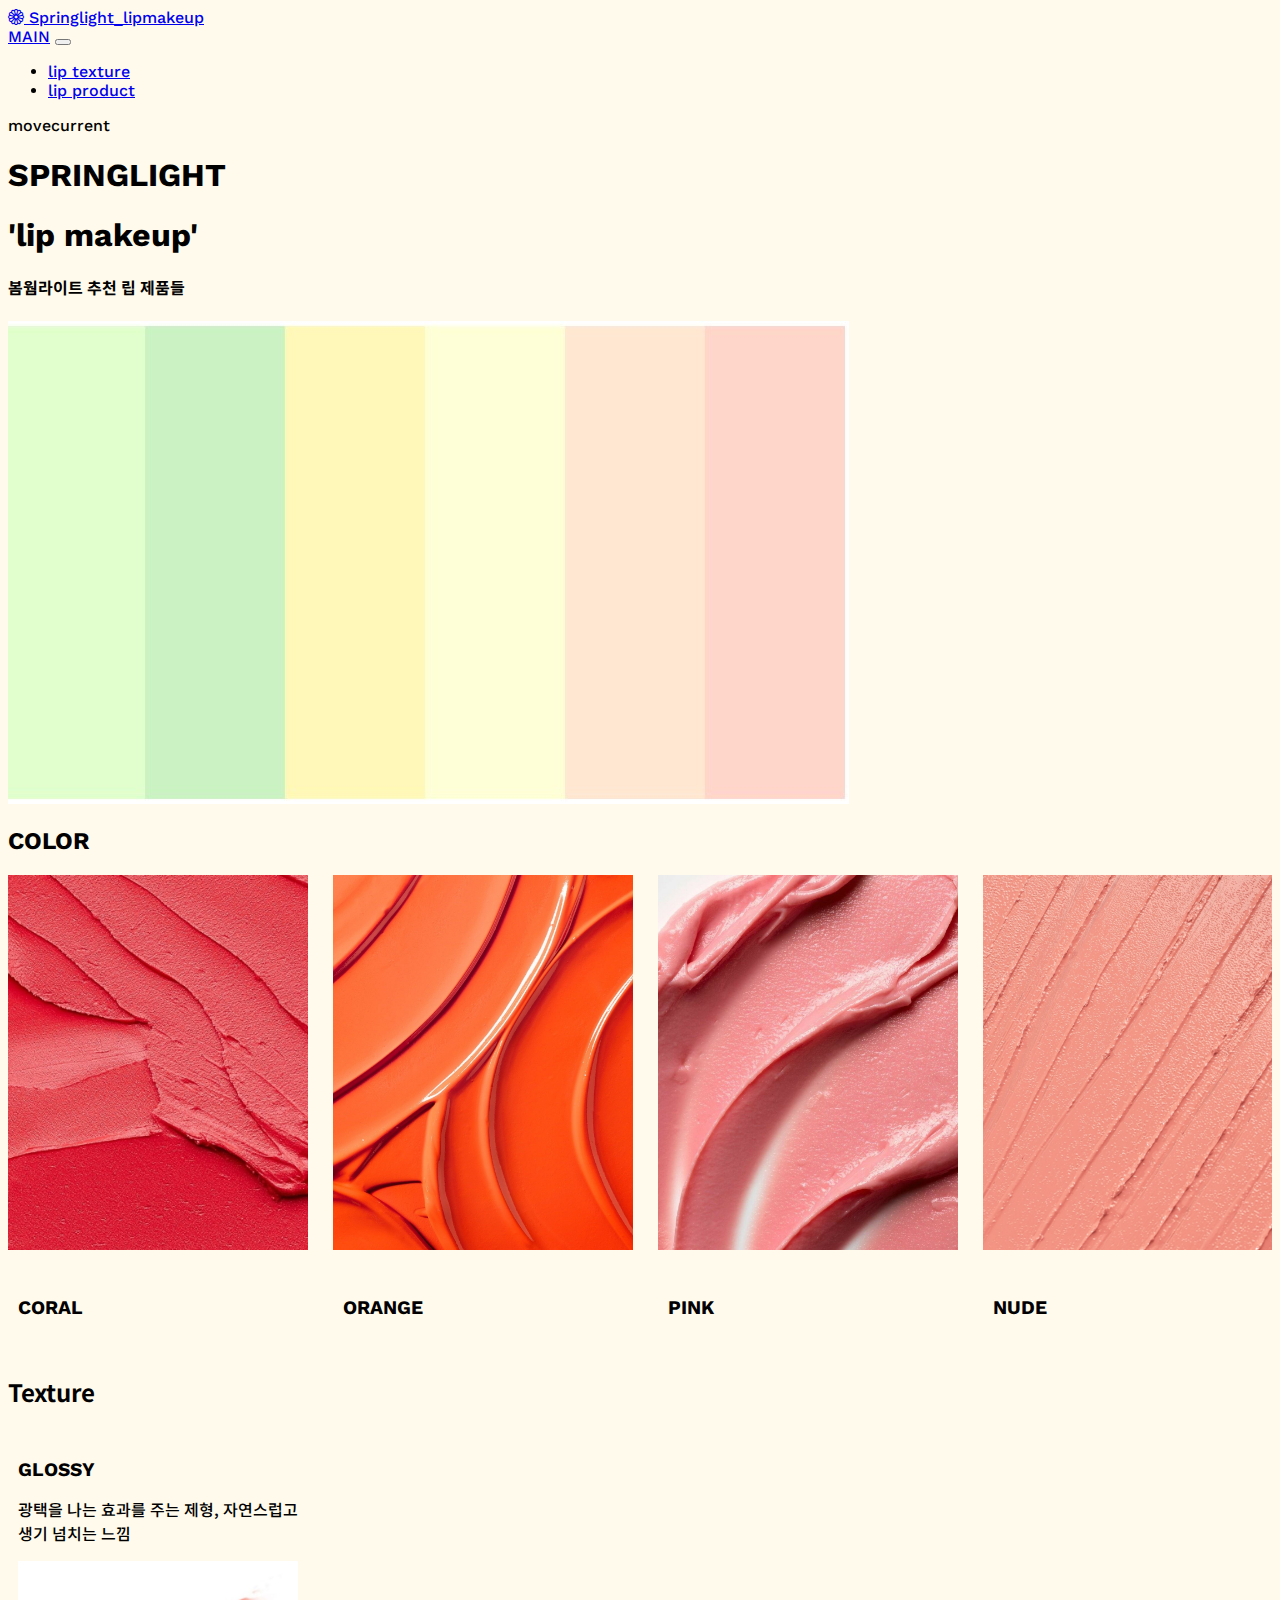
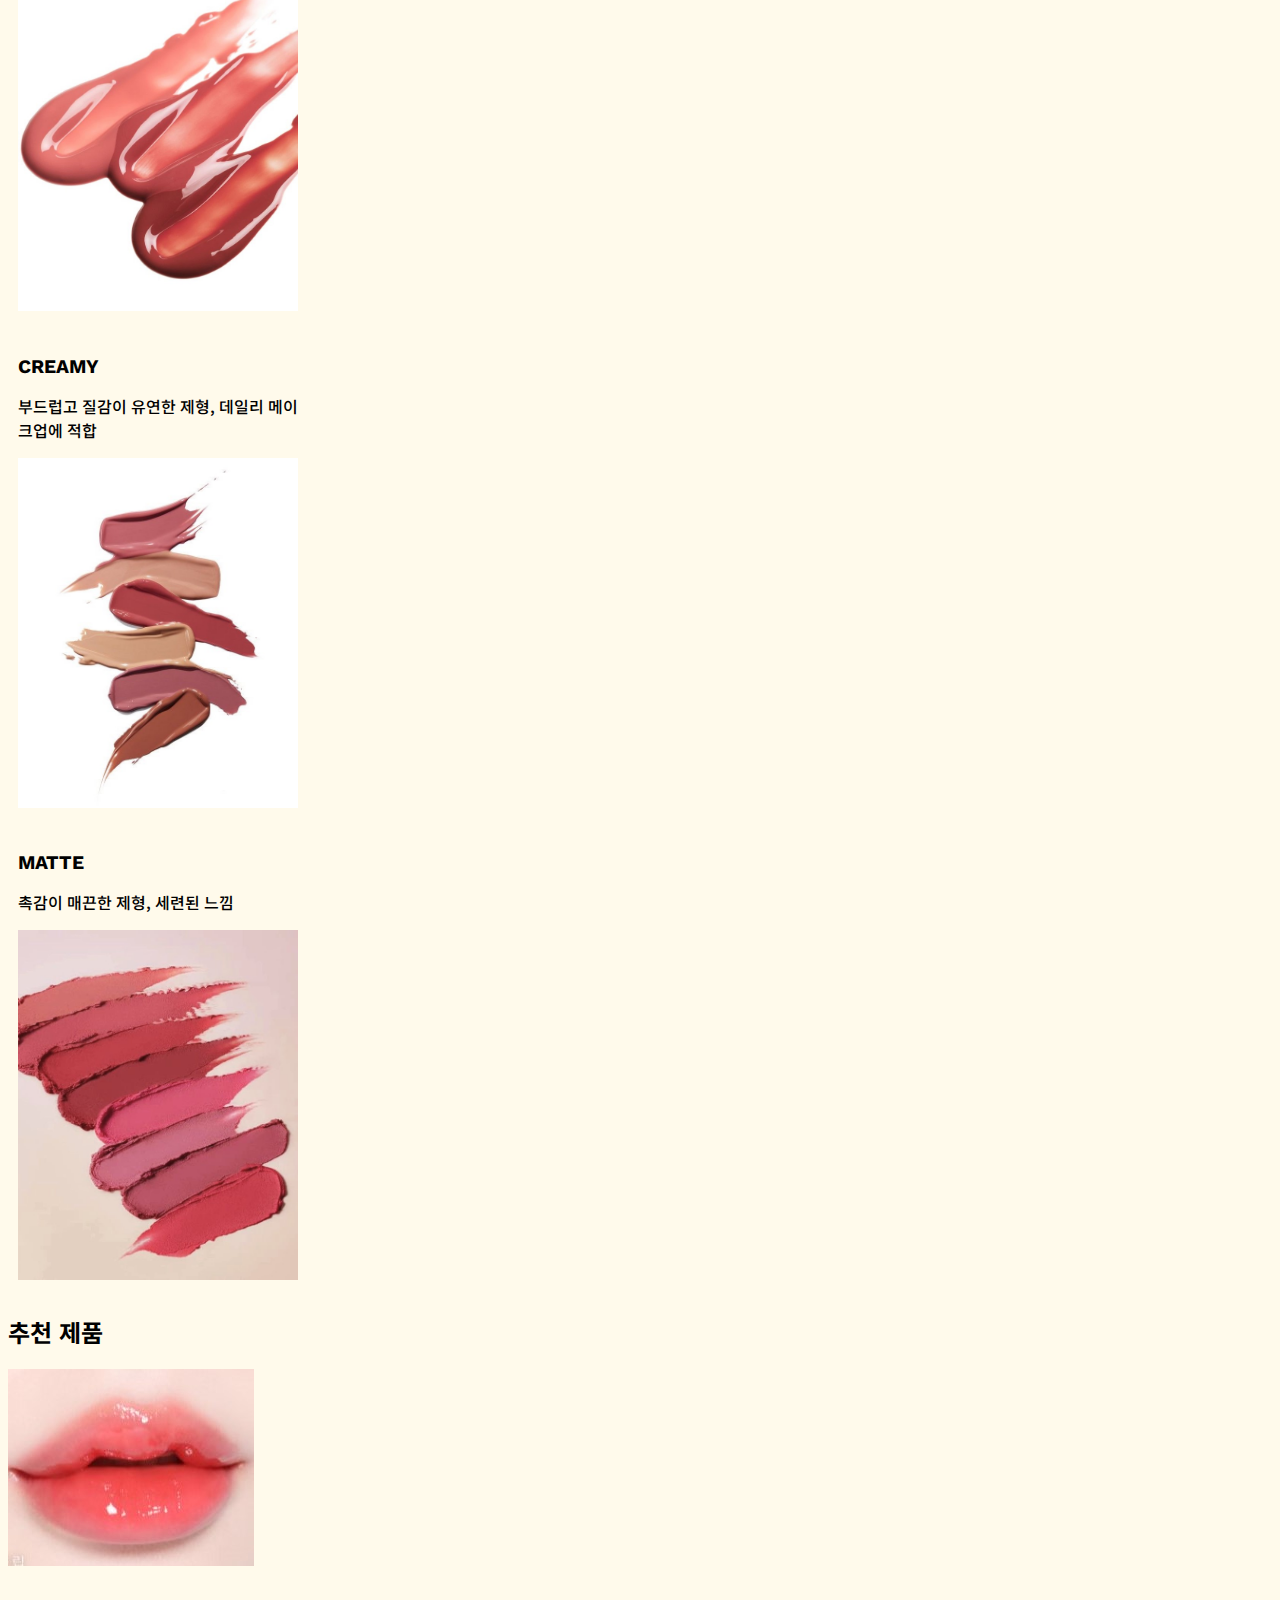
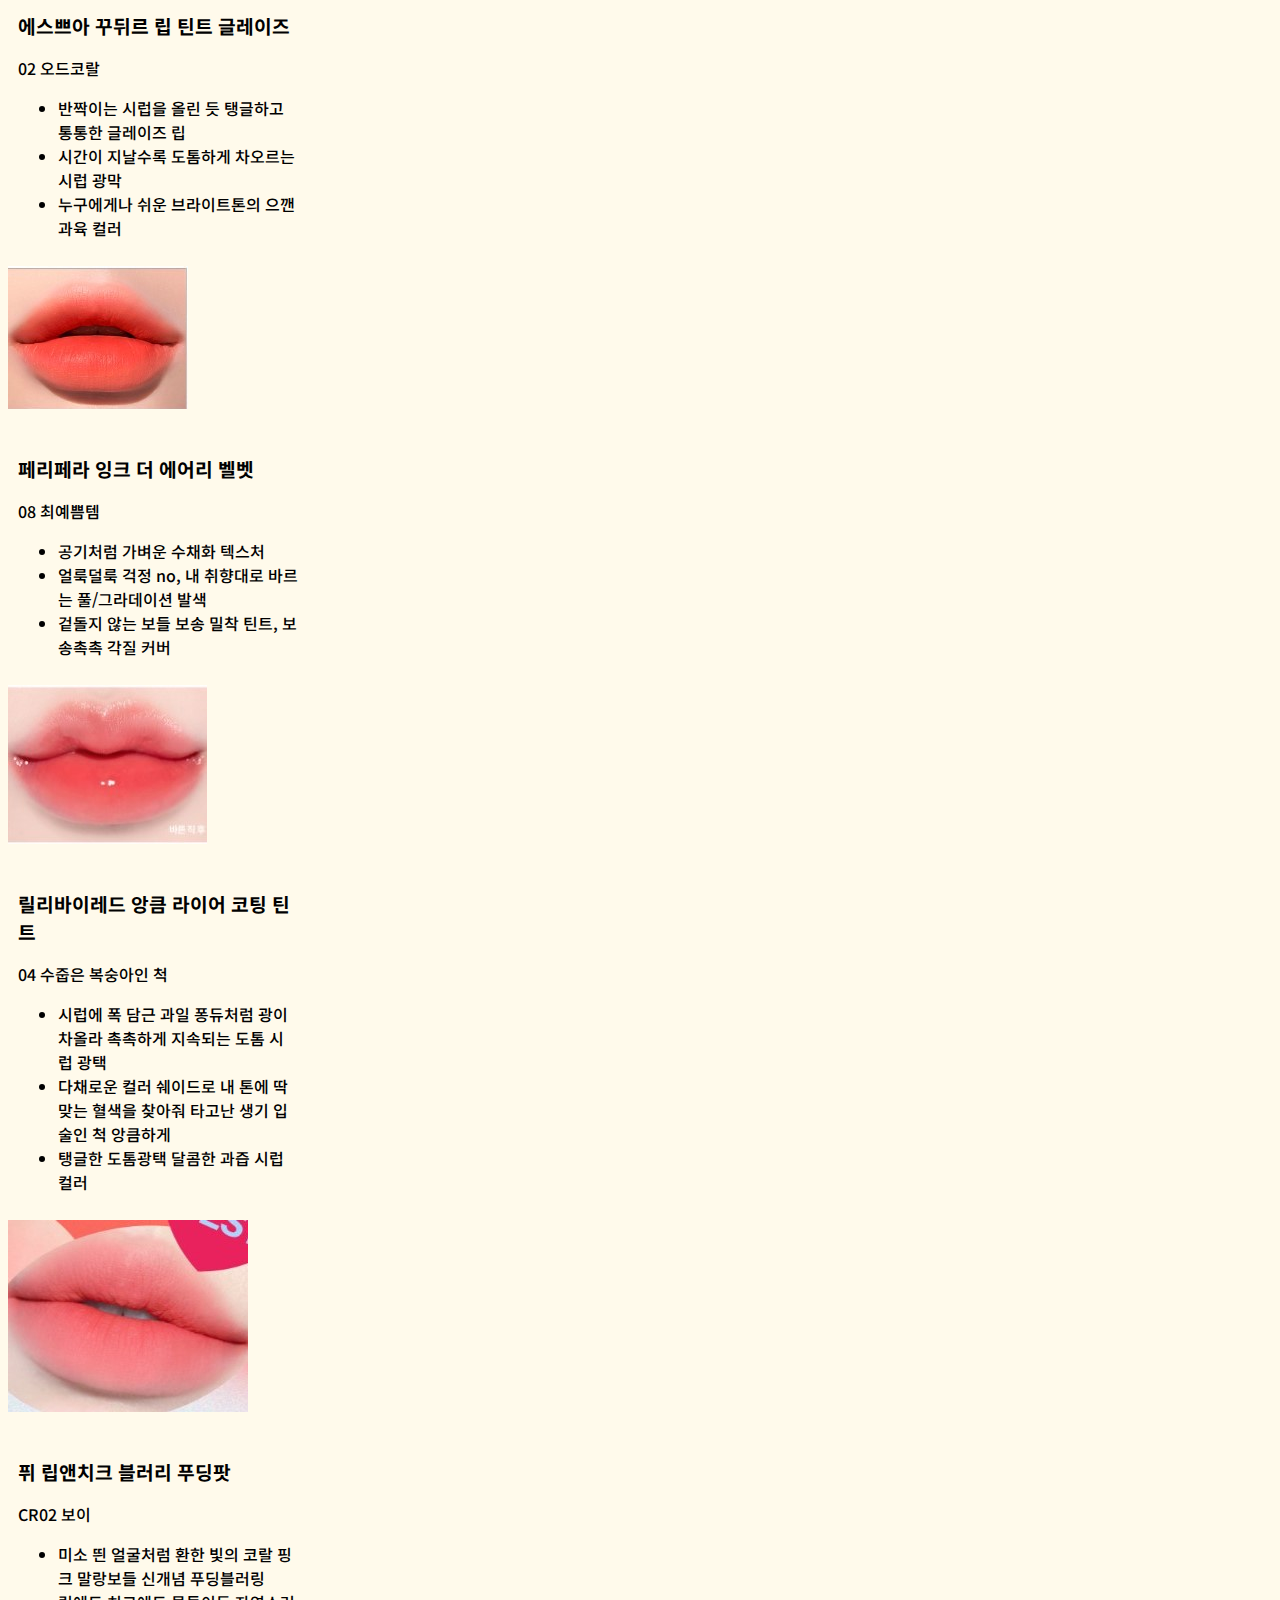
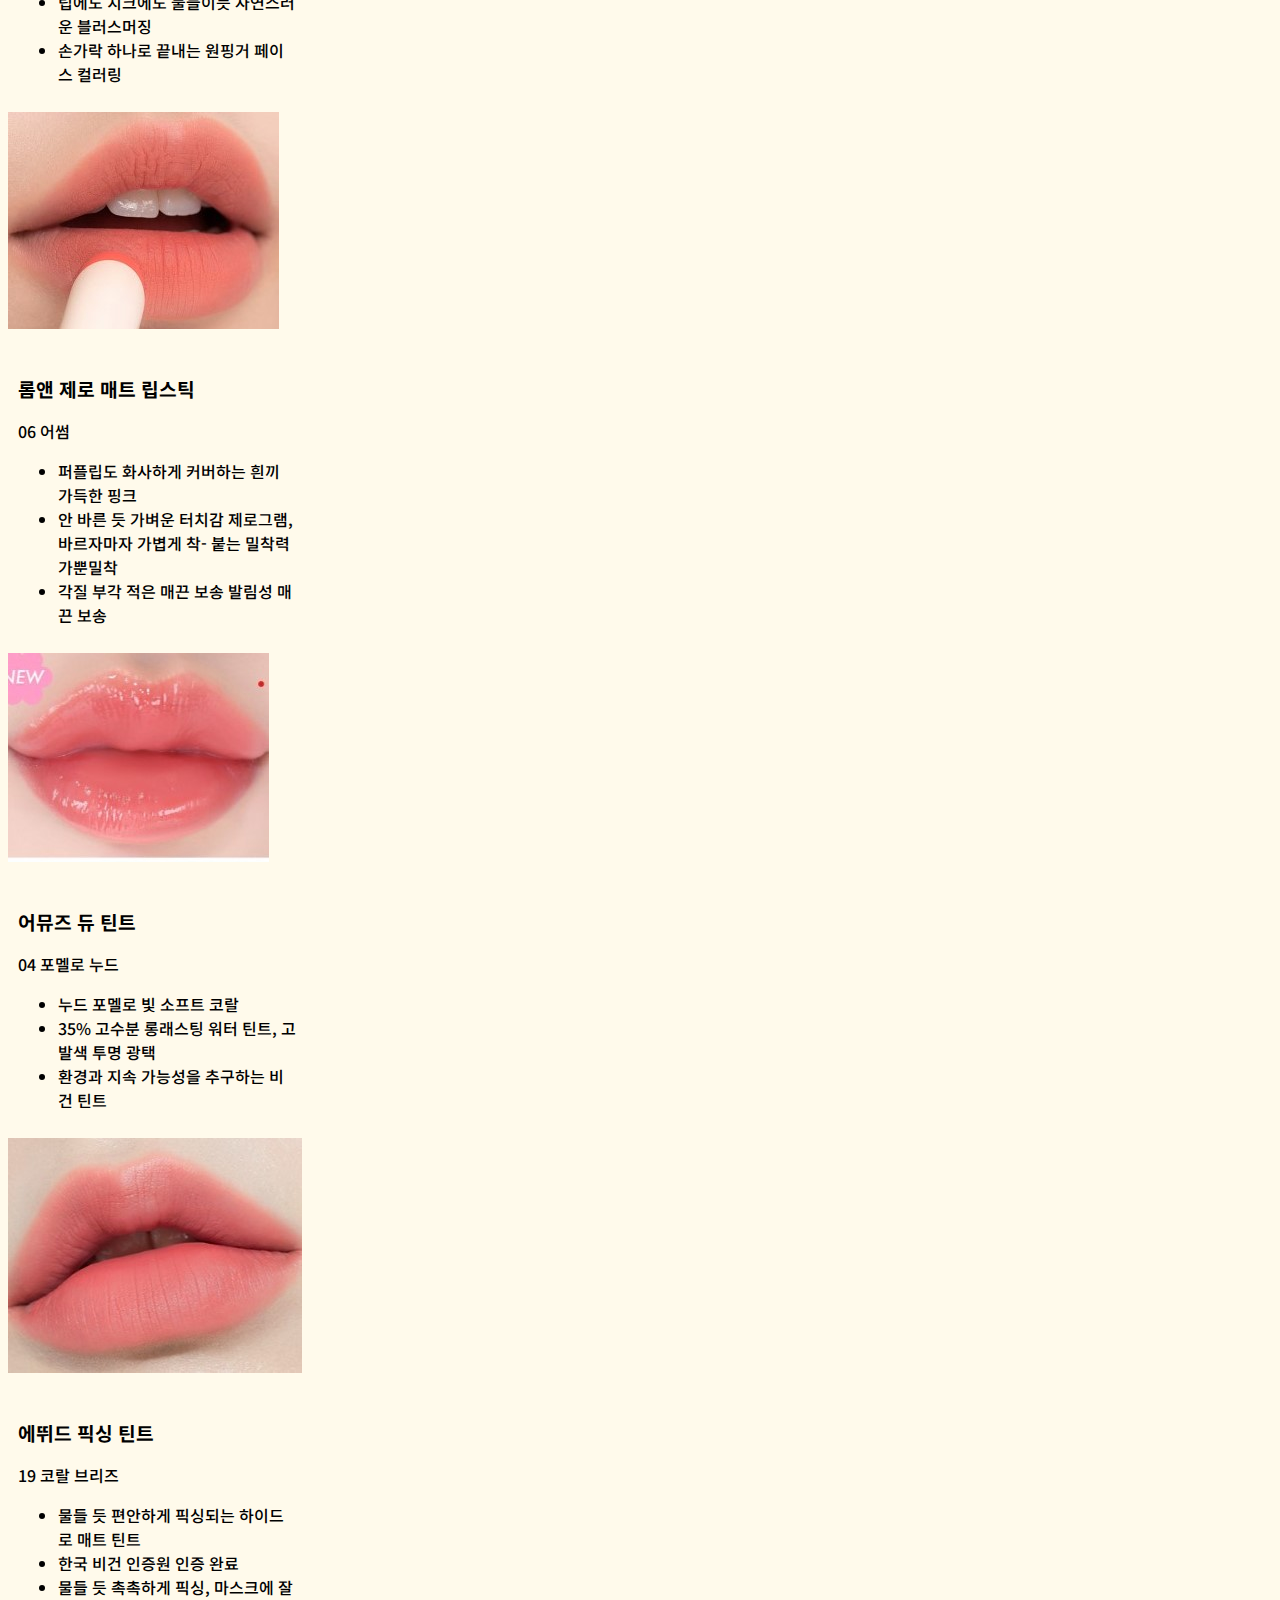
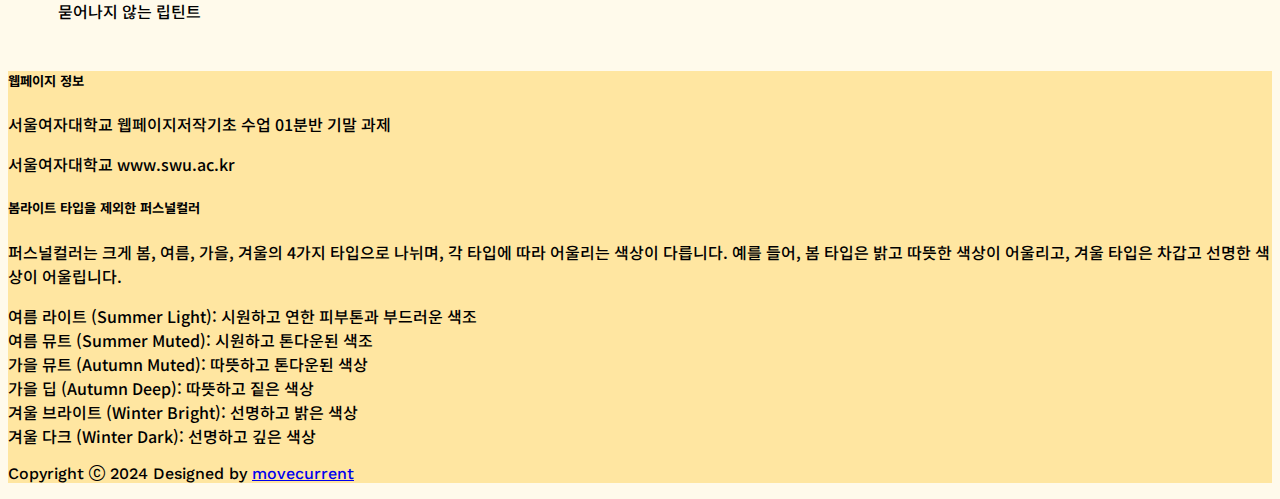
==== index.html @ 9025ec12 "Update and rename lips.html to index.html" ====
<!DOCTYPE html>
<html lang="ko">
<head>
    <meta charset="UTF-8">
    <meta name="viewport" content="width=device-width, initial-scale=1.0">
    <title>Springlight blush & hair</title>
    <!-- 부트스트랩 CSS 링크 -->
    <link href="https://cdn.jsdelivr.net/npm/bootstrap@5.2.2/dist/css/bootstrap.min.css" rel="stylesheet"
    integrity="sha384-Zenh87qX5JnK2Jl0vWa8Ck2rdkQ2Bzep5IDxbcnCeuOxjzrPF/et3URy9Bv1WTRi" crossorigin="anonymous">
<link rel="stylesheet" href="https://cdn.jsdelivr.net/npm/bootstrap-icons@1.9.1/font/bootstrap-icons.css">
<link rel="stylesheet" href="4h-style.css">


<!-- 구글 폰트 -->
<link rel="preconnect" href="https://fonts.googleapis.com">
<link rel="preconnect" href="https://fonts.gstatic.com" crossorigin>
<link href="https://fonts.googleapis.com/css2?family=Roboto+Slab&family=Work+Sans:wght@500&display=swap" rel="stylesheet">

<link rel="preconnect" href="https://fonts.googleapis.com">
<link rel="preconnect" href="https://fonts.gstatic.com" crossorigin>
<link href="https://fonts.googleapis.com/css2?family=Noto+Sans+KR:wght@100..900&display=swap" rel="stylesheet">


</head>

<body>
<!-- 네비게이션 영역 시작 -->
<nav class="navbar bg-body-tertiary">
    <div class="container-fluid">
      <a class="navbar-brand" href="#main">
        <i class="bi bi-flower1"></i>
        Springlight_lipmakeup
      </a>
    </div>
  </nav>
  <nav class="navbar navbar-expand-lg bg-body-tertiary sticky-top">
    <div class="container-fluid">
      <a class="navbar-brand" href="#">MAIN</a>
      <button class="navbar-toggler" type="button" data-bs-toggle="collapse" data-bs-target="#navbarText" aria-controls="navbarText" aria-expanded="false" aria-label="Toggle navigation">
        <span class="navbar-toggler-icon"></span>
      </button>
      <div class="collapse navbar-collapse" id="navbarText">
        <ul class="navbar-nav me-auto mb-2 mb-lg-0">
          <li class="nav-item">
            <a class="nav-link" href="#services">lip texture</a>
          </li>
          <li class="nav-item">
            <a class="nav-link" href="#team">lip product</a>
          </li>
        </ul>
        <span class="navbar-text">
          movecurrent
        </span>
      </div>
    </div>
  </nav>


<!-- 홈 섹션 -->
<section id="home" class="mb-5">
    <div class="container">
        <div class="row align-items-center">
            <div class="col-lg-6">
                <h1 class="display-4 mb-4">SPRINGLIGHT</h1>
                <h1 class="display-4 mb-4">'lip makeup'</h1>
                <h4 class="lead mb-4 korean-text">봄웜라이트 추천 립 제품들 </h4>
            </div>
            <div class="col-lg-6">
                <img src="pages/springlight.jpg" class="img-fluid rounded" alt="Modern Tech Web Design">
            </div>
        </div>
    </div>
</section>
<!--색 섹션-->
<section class="py-5 mb-5">
    <div class="container">
        <div class="row">
            <div class="col">
                <h2 class="text-center mb-4">COLOR</h2>
                <div class="card-container">
                    <div class="card">
                        <img src="pages/coral.jpg" class="card-img-top" alt="Card 1">
                        <div class="card-body">
                            <h5 class="card-title">CORAL</h5>
                          
                        </div>
                    </div>
                    <div class="card">
                        <img src="pages/orange.jpg" class="card-img-top" alt="Card 2">
                        <div class="card-body">
                            <h5 class="card-title">ORANGE</h5>
                        
                        </div>
                    </div>
                    <div class="card">
                        <img src="pages/pink.jpg" class="card-img-top" alt="Card 2">
                        <div class="card-body">
                            <h5 class="card-title">PINK</h5>
                        </div>
                    </div>
                    <div class="card">
                        <img src="pages/nude.jpg" class="card-img-top" alt="Card 2">
                        <div class="card-body">
                            <h5 class="card-title">NUDE</h5>
                        </div>
                    </div>
                </div>
            </div>
        </div>
    </div>
</section>
<!--색 섹션 끝-->

<!-- 텍스처 섹션 -->
<section id="services" class="services-section py-5">
    <div class="container">
        <h2 class="text-center mb-5 korean-text">Texture</h2>
        <div class="row text-center">
            <div class="col-md-4 mb-4">
                <div class="card h-100">
                    <div class="card-body">
                        <h3 class="card-title">GLOSSY</h3>
                        <p class="card-text korean-text">광택을 나는 효과를 주는 제형, 자연스럽고 생기 넘치는 느낌</p>
                        <img src="pages/glossy.jpg" alt="glossy">
                    </div>
                </div>
            </div>
            <div class="col-md-4 mb-4">
                <div class="card h-100">
                    <div class="card-body">
                        <h3 class="card-title">CREAMY</h3>
                        <p class="card-text korean-text">부드럽고 질감이 유연한 제형, 데일리 메이크업에 적합</p>
                        <img src="pages/creamy.jpg" alt="creamy">
                    </div>
                </div>
            </div>
            <div class="col-md-4 mb-4">
                <div class="card h-100">
                    <div class="card-body">
                        <h3 class="card-title">MATTE</h3>
                        <p class="card-text korean-text">촉감이 매끈한 제형, 세련된 느낌</p>
                        <img src="pages/matte.jpg" alt="matte">
                    </div>
                </div>
            </div>
        </div>
    </div>
</section>


<!-- 립 섹션 -->
<section id="team" class="team-section bg-light py-5">
    <div class="container">
        <h2 class="text-center mb-5 korean-text">추천 제품</h2>
        <div class="row justify-content-center">
            <div class="col-md-3 mb-4">
                <div class="card h-100">
                    <img src="pages/oddcoral.jpg" class="card-img-top" alt="Team Member 1">
                    <div class="card-body">
                        <h5 class="card-title korean-text">에스쁘아 꾸뒤르 립 틴트 글레이즈</h5>
                        <p class="card-text korean-text">02 오드코랄</p>
                        <ul class="list-unstyled korean-text">
                            <li>반짝이는 시럽을 올린 듯 탱글하고 통통한 글레이즈 립</li>
                            <li>시간이 지날수록 도톰하게 차오르는 시럽 광막</li>
                            <li>누구에게나 쉬운 브라이트톤의 으깬 과육 컬러</li>
                        </ul>
                    </div>
                </div>
            </div>
            <div class="col-md-3 mb-4">
                <div class="card h-100">
                    <img src="pages/peripera.ink.jpg" class="card-img-top" alt="Team Member 2">
                    <div class="card-body">
                        <h5 class="card-title korean-text">페리페라 잉크 더 에어리 벨벳</h5>
                        <p class="card-text korean-text">08 최예쁨템</p>
                        <ul class="list-unstyled korean-text">
                            <li>공기처럼 가벼운 수채화 텍스처</li>
                            <li>얼룩덜룩 걱정 no, 내 취향대로 바르는 풀/그라데이션 발색</li>
                            <li>겉돌지 않는 보들 보송 밀착 틴트, 보송촉촉 각질 커버</li>
                        </ul>
                    </div>
                </div>
            </div>
            <div class="col-md-3 mb-4">
                <div class="card h-100">
                    <img src="pages/lilibyred.jpg" class="card-img-top" alt="Team Member 2">
                    <div class="card-body">
                        <h5 class="card-title korean-text">릴리바이레드 앙큼 라이어 코팅 틴트</h5>
                        <p class="card-text korean-text">04 수줍은 복숭아인 척</p>
                        <ul class="list-unstyled korean-text">
                            <li>시럽에 폭 담근 과일 퐁듀처럼 광이 차올라 촉촉하게 지속되는 도톰 시럽 광택</li>
                            <li>다채로운 컬러 쉐이드로 내 톤에 딱 맞는 혈색을 찾아줘 타고난 생기 입술인 척 앙큼하게</li>
                            <li>탱글한 도톰광택 달콤한 과즙 시럽 컬러</li>
                        </ul>
                    </div>
                </div>
            </div><div class="col-md-3 mb-4">
                <div class="card h-100">
                    <img src="pages/fwee.jpg" class="card-img-top" alt="Team Member 2">
                    <div class="card-body">
                        <h5 class="card-title korean-text">퓌 립앤치크 블러리 푸딩팟</h5>
                        <p class="card-text korean-text">CR02 보이</p>
                        <ul class="list-unstyled korean-text">
                            <li>미소 띈 얼굴처럼 환한 빛의 코랄 핑크  
                                말랑보들 신개념 푸딩블러링</li>
                            <li>립에도 치크에도 물들이듯 자연스러운 블러스머징</li>
                            <li>손가락 하나로 끝내는 원핑거 페이스 컬러링</li>
                        </ul>
                    </div>
                </div>
            </div>
            <div class="row justify-content-center">
            <div class="col-md-3 mb-4">
                <div class="card h-100">
                    <img src="pages/romlip.jpg" class="card-img-top" alt="Team Member 2">
                    <div class="card-body">
                        <h5 class="card-title korean-text">롬앤 제로 매트 립스틱</h5>
                        <p class="card-text korean-text">06 어썸</p>
                        <ul class="list-unstyled korean-text">
                            <li>퍼플립도 화사하게 커버하는 흰끼 가득한 핑크</li>
                            <li>안 바른 듯 가벼운 터치감 제로그램, 바르자마자 가볍게 착- 붙는 밀착력 가뿐밀착</li>
                            <li>각질 부각 적은 매끈 보송 발림성 매끈 보송</li>
                        </ul>
                    </div>
                </div>
            </div><div class="col-md-3 mb-4">
                <div class="card h-100">
                    <img src="pages/amuselip.jpg" class="card-img-top" alt="Team Member 2">
                    <div class="card-body">
                        <h5 class="card-title korean-text">어뮤즈 듀 틴트</h5>
                        <p class="card-text korean-text">04 포멜로 누드</p>
                        <ul class="list-unstyled korean-text">
                            <li>누드 포멜로 빛 소프트 코랄</li>
                            <li>35% 고수분 롱래스팅 워터 틴트, 고발색 투명 광택</li>
                            <li>환경과 지속 가능성을 추구하는 비건 틴트</li>
                        </ul>
                    </div>
                </div>
            </div>
            <div class="col-md-3 mb-4">
                <div class="card h-100">
                    <img src="pages/etudelip.jpg" class="card-img-top" alt="Team Member 3">
                    <div class="card-body">
                        <h5 class="card-title korean-text">에뛰드 픽싱 틴트</h5>
                        <p class="card-text korean-text">19 코랄 브리즈</p>
                        <ul class="list-unstyled korean-text">
                            <li>물들 듯 편안하게 픽싱되는 하이드로 매트 틴트</li>
                            <li>한국 비건 인증원 인증 완료</li>
                            <li>물들 듯 촉촉하게 픽싱, 마스크에 잘 묻어나지 않는 립틴트</li>
                        </ul>
                    </div>
                </div>
            </div>
        </div>
    </div>
</section>


<!-- 풋터 시작 -->
<footer class="text-muted" style="background-color: #FFE6A1;">
    <div class="container py-5">
        <div class="row">
            <div class="col-md-6">
                <h5 class="mb-4 korean-text">웹페이지 정보</h5>
                <p class="korean-text">서울여자대학교 웹페이지저작기초 수업 01분반 기말 과제</p>
                <p class="korean-text">서울여자대학교 www.swu.ac.kr</p>
            </div>
            <div class="col-md-6">
                <h5 class="mb-4 korean-text">봄라이트 타입을 제외한 퍼스널컬러</h5>
                <p class="korean-text">퍼스널컬러는 크게 봄, 여름, 가을, 겨울의 4가지 타입으로 나뉘며, 각 타입에 따라 어울리는 색상이 다릅니다. 예를 들어, 봄 타입은 밝고 따뜻한 색상이 어울리고, 겨울 타입은 차갑고 선명한 색상이 어울립니다.</p>
                <pre class="korean-text">여름 라이트 (Summer Light): 시원하고 연한 피부톤과 부드러운 색조
여름 뮤트 (Summer Muted): 시원하고 톤다운된 색조
가을 뮤트 (Autumn Muted): 따뜻하고 톤다운된 색상
가을 딥 (Autumn Deep): 따뜻하고 짙은 색상
겨울 브라이트 (Winter Bright): 선명하고 밝은 색상
겨울 다크 (Winter Dark): 선명하고 깊은 색상</pre>
            </div>
        </div>
    </div>
    <div class="container-fluid bg-dark text-center py-4">
        <p class="mb-0 english-text">Copyright <i class="bi bi-c-circle"></i> 2024 Designed by <a
                href="https://www.codethem.co.kr/" target="_blank"
                class="work-sans-font link-warning text-decoration-none">movecurrent</a></p>
    </div>
</footer>
<!-- 풋터 끝 -->

<!-- 부트스트랩 자바스크립트 및 기타 스크립트 링크 -->
<script src="https://cdn.jsdelivr.net/npm/@popperjs/core@2.11.6/dist/umd/popper.min.js"></script>
<script src="https://cdn.jsdelivr.net/npm/bootstrap@5.2.2/dist/js/bootstrap.min.js"></script>
</body>
</html>
---- 4h-style.css ----
body {
    font-family: "Work Sans", sans-serif;
    font-optical-sizing: auto;
    font-weight: 500;
    font-style: normal;
    background-color: #fffaeb;
}

h1,
h2,
h3,
h4,
.work-sans-serif {
    font-family: "Work Sans", sans-serif;
}

.korean-text {
    font-family: "Noto Sans KR", sans-serif;
    /* 한국어 글꼴 설정 */
}

.english-text {
    font-family: "Work Sans", sans-serif;
    /* 영어 글꼴 설정 */
}
.section-spacing {
    margin-bottom: 20px;
}

/* 네비게이션 영역 */
.nav-link:hover,
.nav-link.active {
    color: #3a4161 !important;
}
.card-container {
    max-width: 100%;
    overflow-x: auto;
    white-space: nowrap;
    padding-bottom: 20px;
    scrollbar-width: thin;
}

.card {
    display: inline-block;
    width: 300px;
    margin-right: 20px;
}

.card img {
    max-width: 100%;
    height: auto;
}

.card-body {
    padding: 10px;
}

.card-title {
    font-size: 1.2rem;
    margin-bottom: 5px;
}
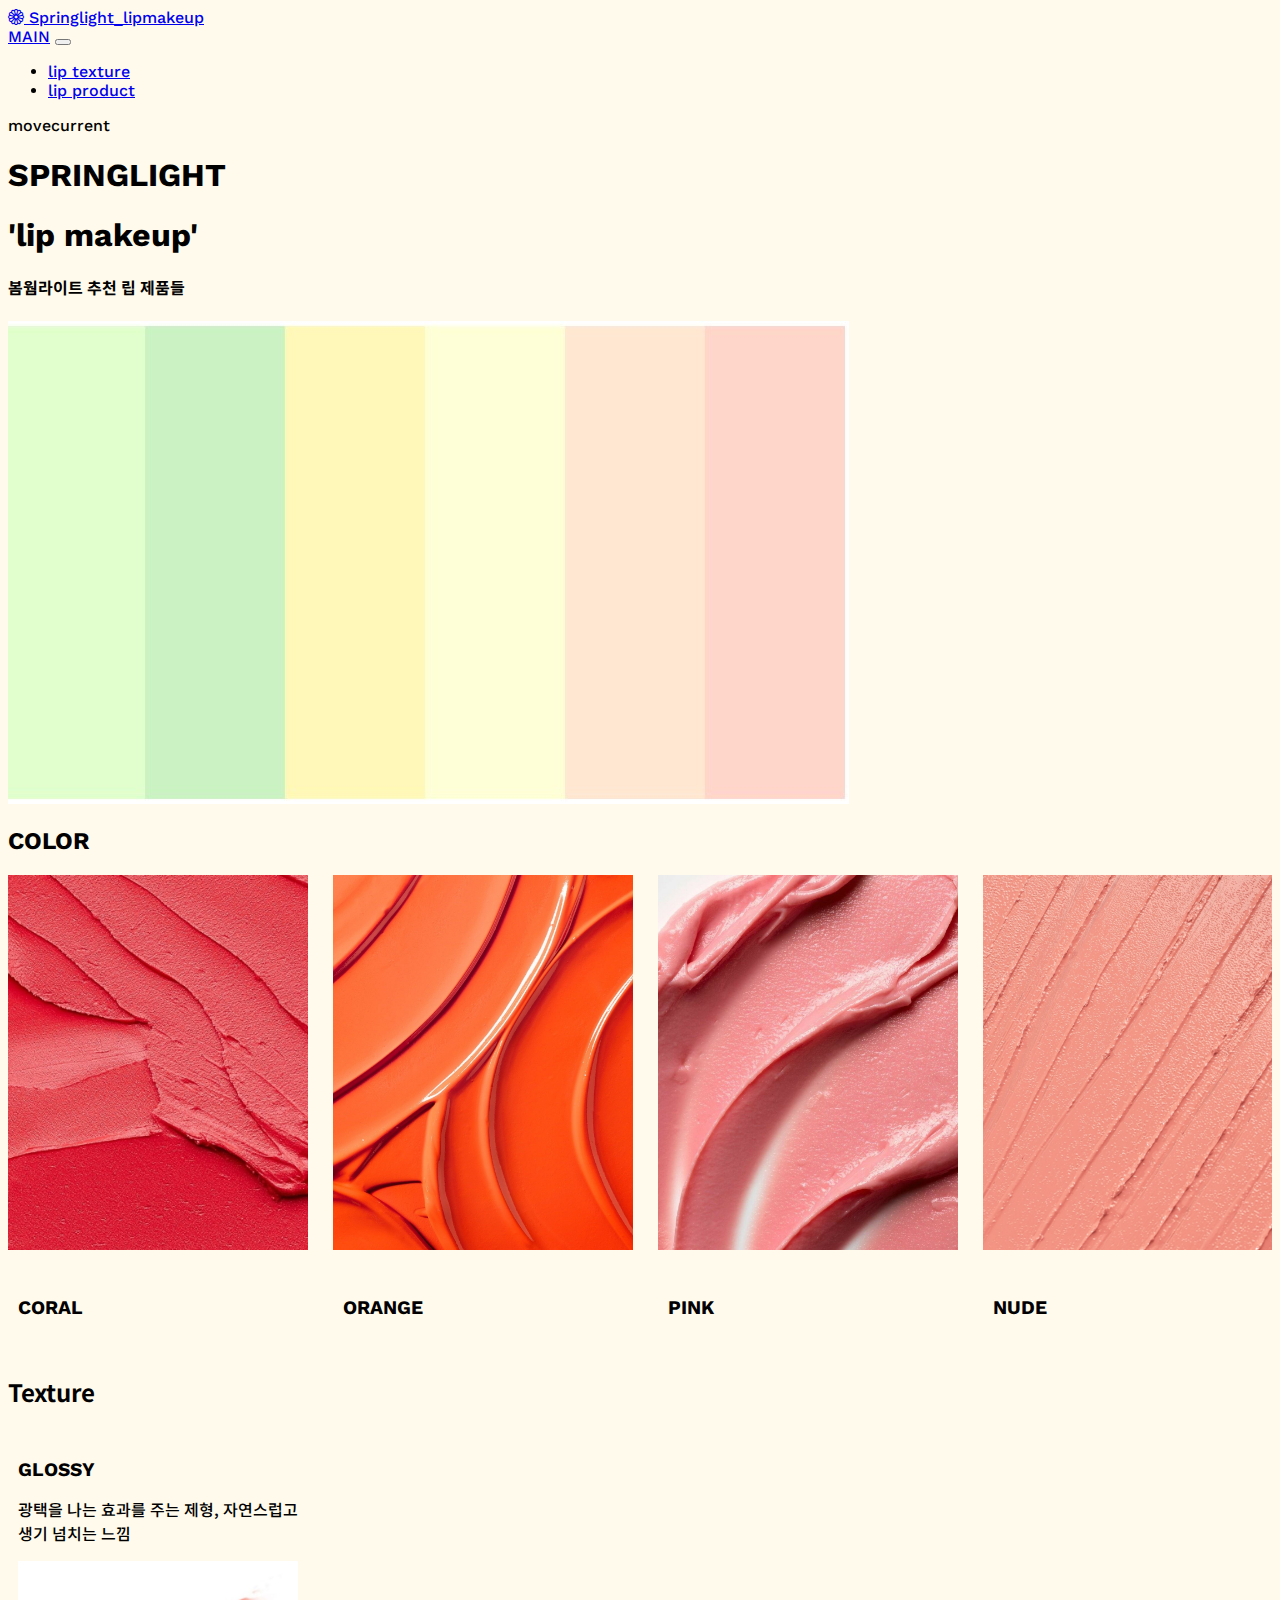
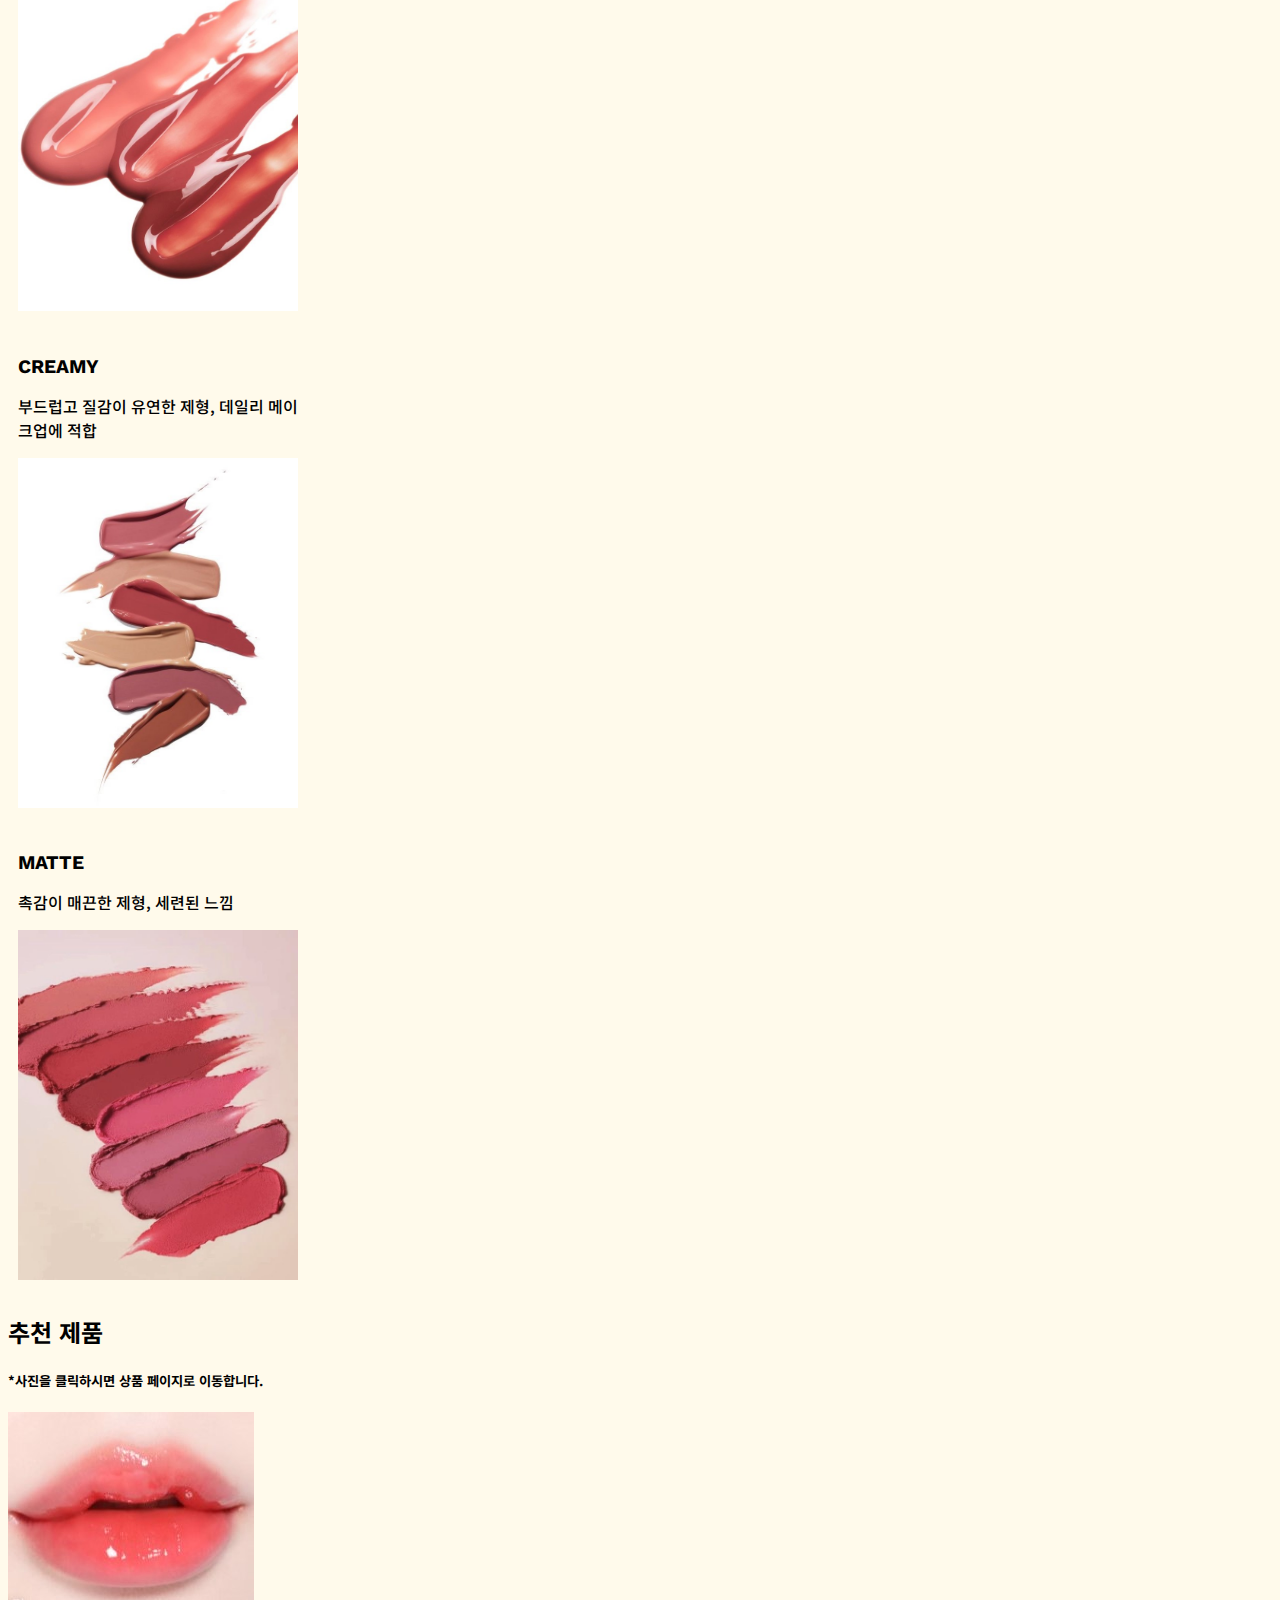
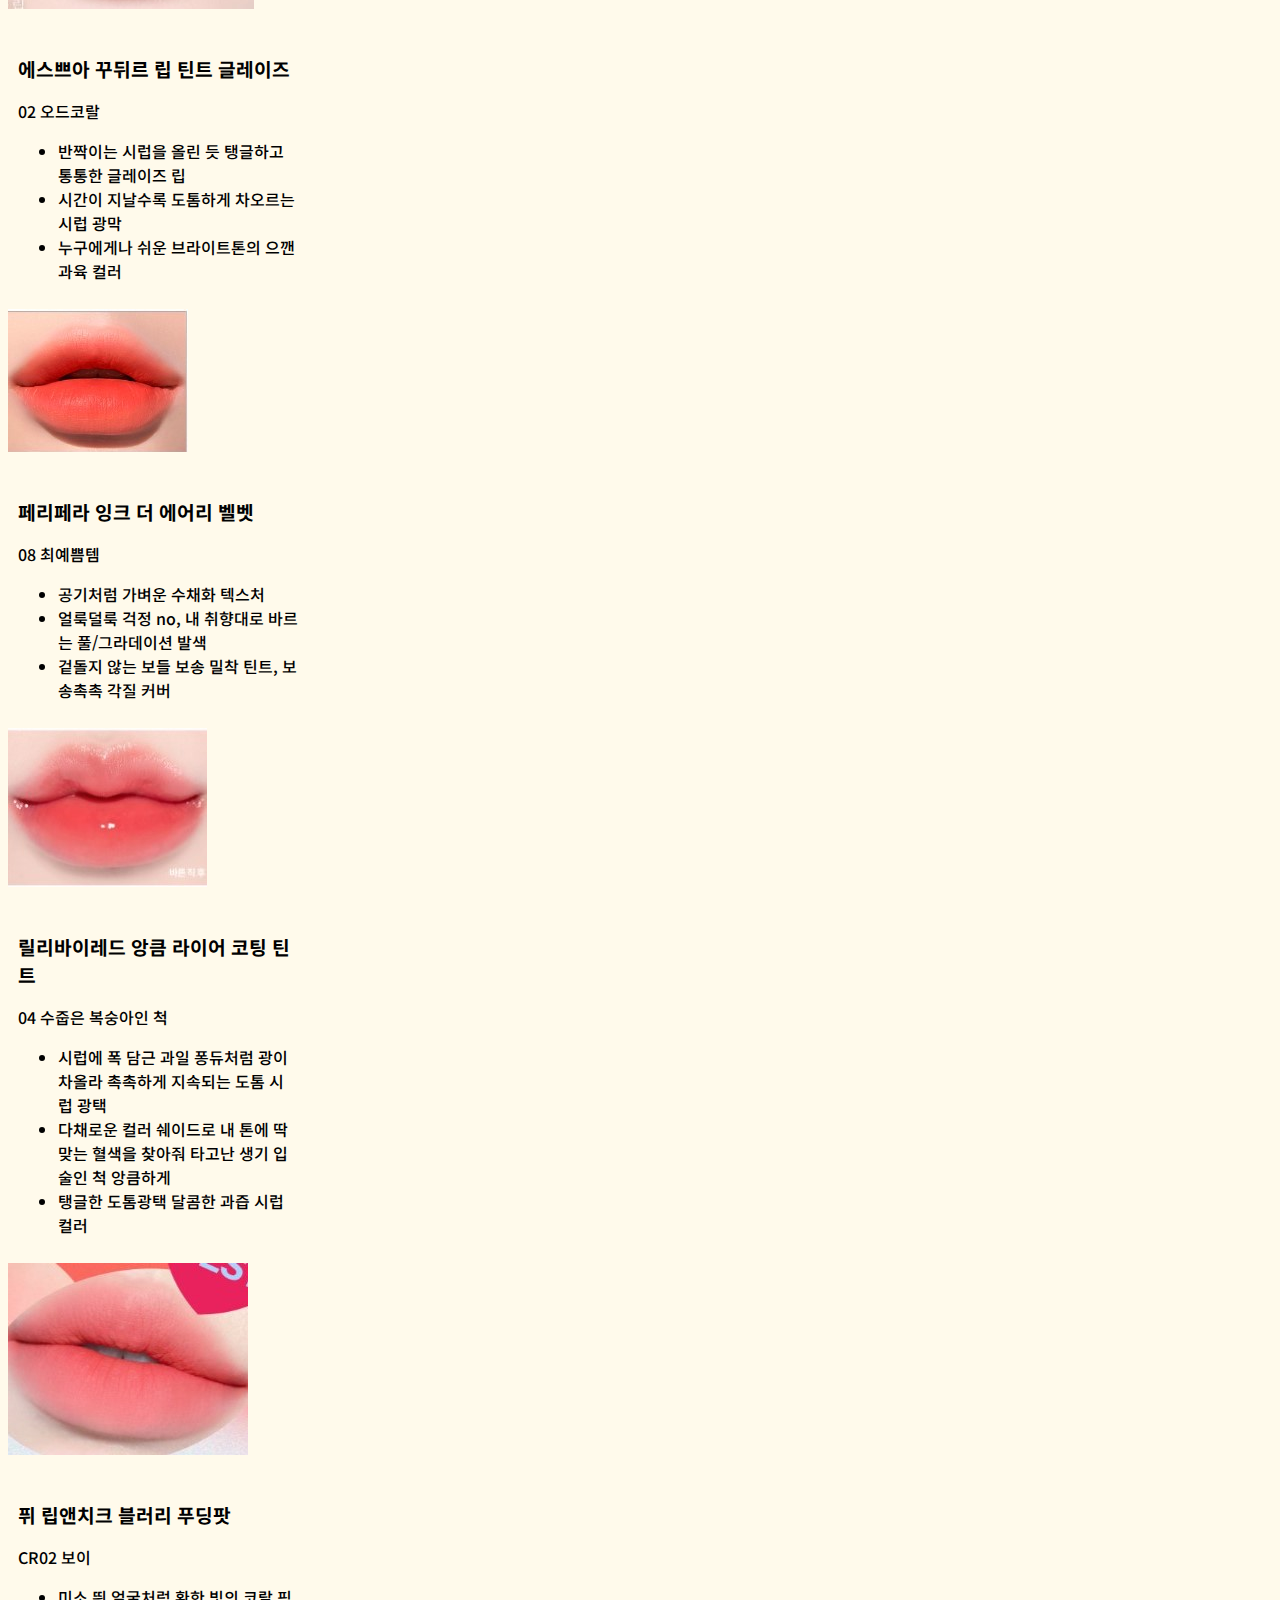
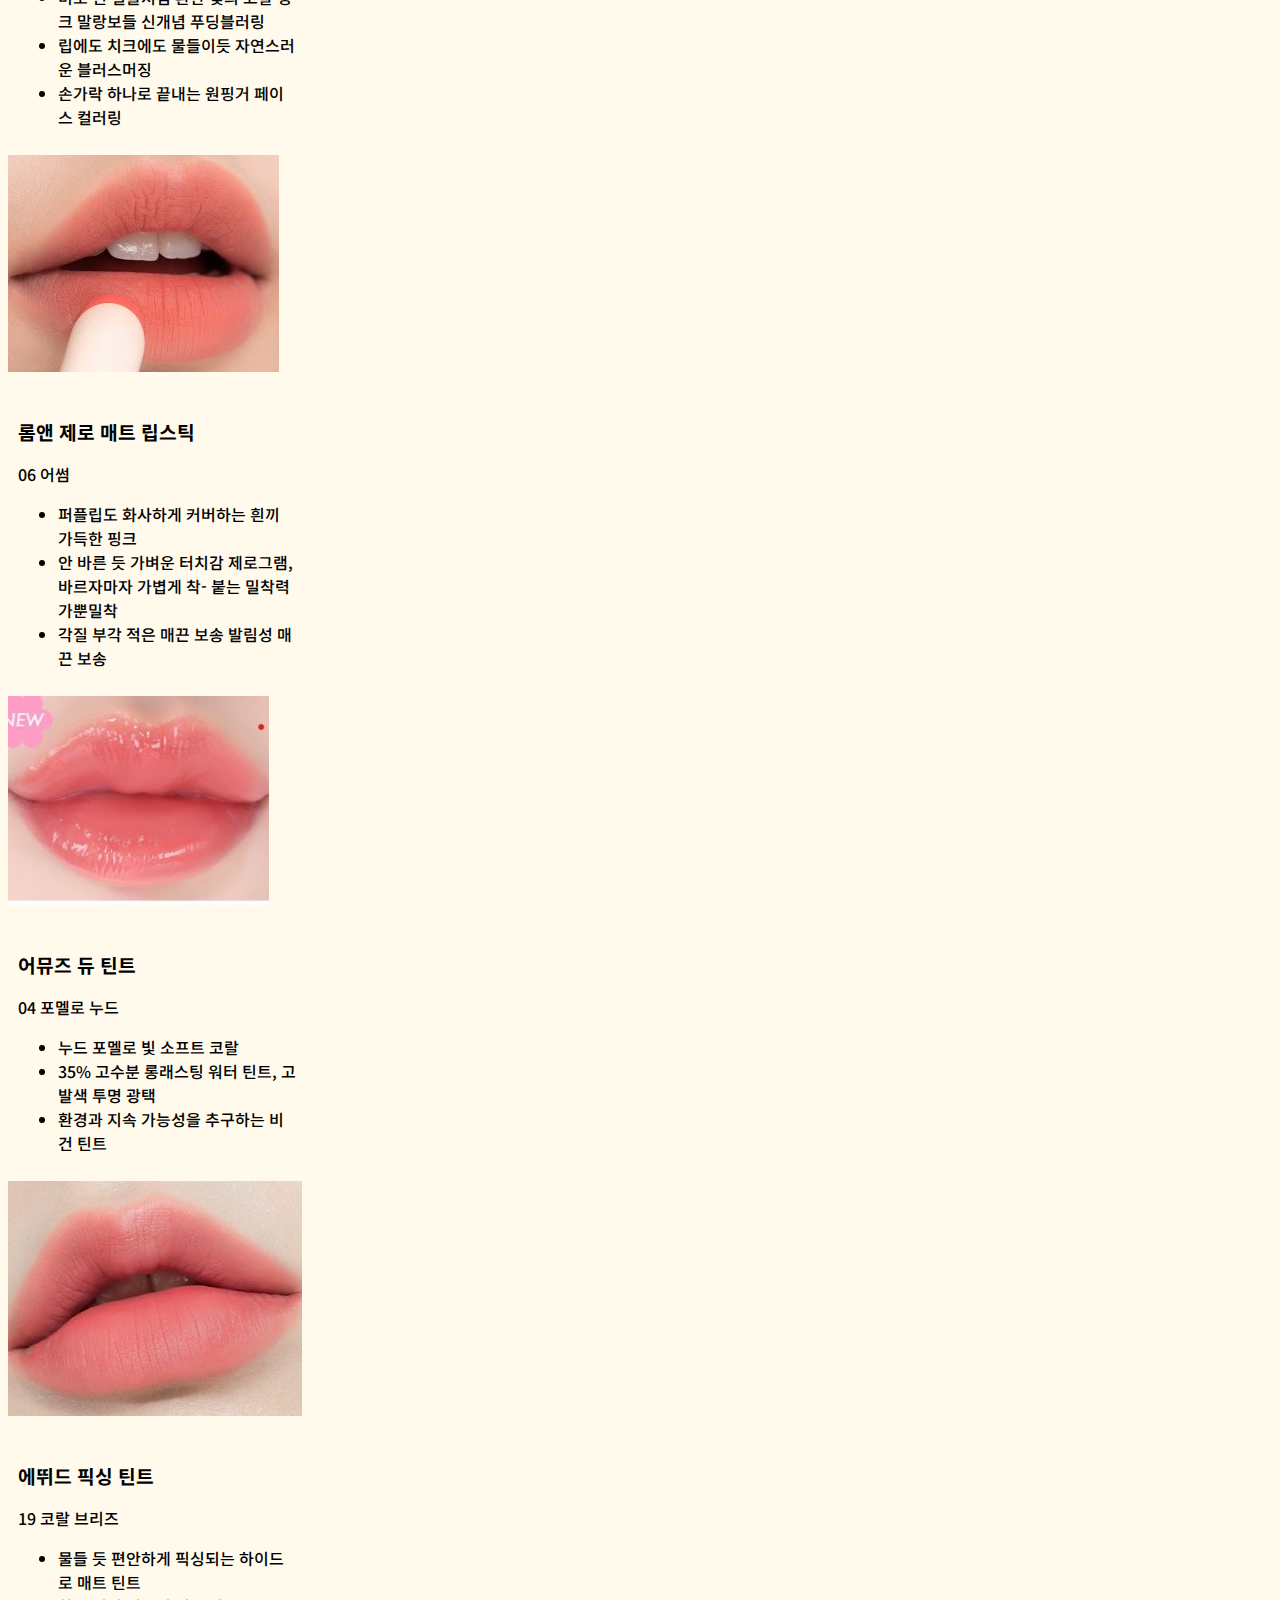
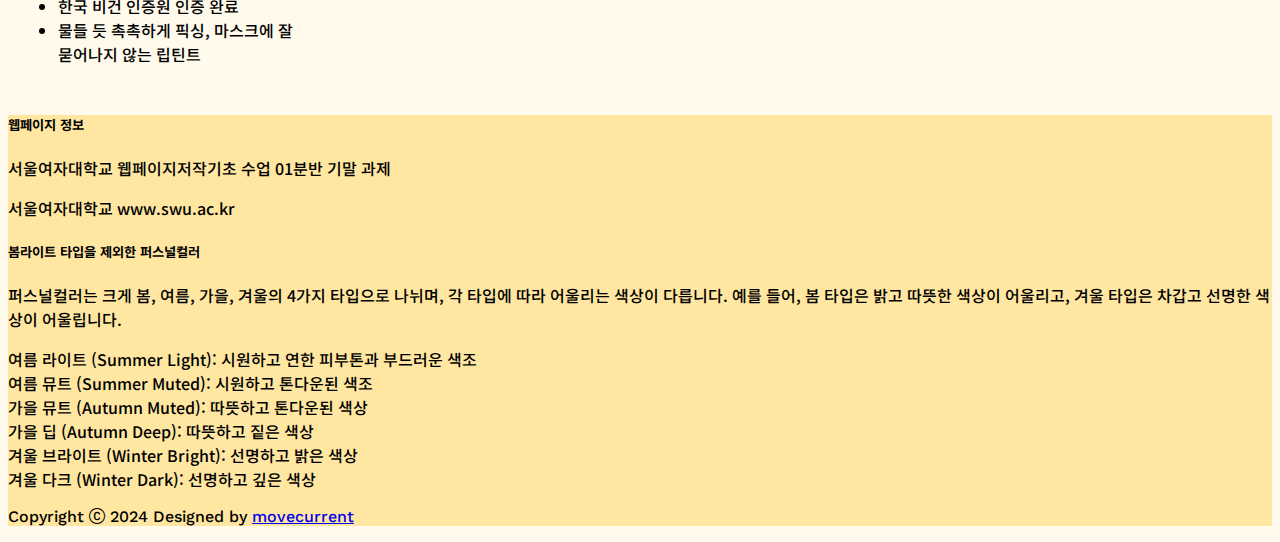
==== commit 43b42754: "Update index.html" ====
--- a/index.html
+++ b/index.html
@@ -152,10 +152,12 @@
 <section id="team" class="team-section bg-light py-5">
     <div class="container">
         <h2 class="text-center mb-5 korean-text">추천 제품</h2>
+         <h5 class="text-center mb-5 text-muted korean-text">*사진을 클릭하시면 상품 페이지로 이동합니다.</h5>
         <div class="row justify-content-center">
             <div class="col-md-3 mb-4">
                 <div class="card h-100">
-                    <img src="pages/oddcoral.jpg" class="card-img-top" alt="Team Member 1">
+                    <a href="https://brand.naver.com/espoir/products/9769059616" target="_blank">
+                         <img src="pages/oddcoral.jpg" class="card-img-top" alt="Team Member 1"> </a>
                     <div class="card-body">
                         <h5 class="card-title korean-text">에스쁘아 꾸뒤르 립 틴트 글레이즈</h5>
                         <p class="card-text korean-text">02 오드코랄</p>
@@ -169,7 +171,8 @@
             </div>
             <div class="col-md-3 mb-4">
                 <div class="card h-100">
-                    <img src="pages/peripera.ink.jpg" class="card-img-top" alt="Team Member 2">
+                    <a href="https://clubclio.co.kr/shop/goodsView/0000003410" target="_blank">
+                    <img src="pages/peripera.ink.jpg" class="card-img-top" alt="Team Member 2"></a>
                     <div class="card-body">
                         <h5 class="card-title korean-text">페리페라 잉크 더 에어리 벨벳</h5>
                         <p class="card-text korean-text">08 최예쁨템</p>
@@ -183,7 +186,8 @@
             </div>
             <div class="col-md-3 mb-4">
                 <div class="card h-100">
-                    <img src="pages/lilibyred.jpg" class="card-img-top" alt="Team Member 2">
+                    <a href="https://lilybyred.co.kr/product/detail.html?product_no=190" target="_blank" >
+                    <img src="pages/lilibyred.jpg" class="card-img-top" alt="Team Member 2"></a>
                     <div class="card-body">
                         <h5 class="card-title korean-text">릴리바이레드 앙큼 라이어 코팅 틴트</h5>
                         <p class="card-text korean-text">04 수줍은 복숭아인 척</p>
@@ -196,7 +200,8 @@
                 </div>
             </div><div class="col-md-3 mb-4">
                 <div class="card h-100">
-                    <img src="pages/fwee.jpg" class="card-img-top" alt="Team Member 2">
+                    <a href="https://fwee.kr/product/%ED%93%8C-%EB%A6%BD%EC%95%A4%EC%B9%98%ED%81%AC-%EB%B8%94%EB%9F%AC%EB%A6%AC-%ED%91%B8%EB%94%A9%ED%8C%9F-30-colors/154/category/30/display/1/" target="_blank">
+                    <img src="pages/fwee.jpg" class="card-img-top" alt="Team Member 2"></a>
                     <div class="card-body">
                         <h5 class="card-title korean-text">퓌 립앤치크 블러리 푸딩팟</h5>
                         <p class="card-text korean-text">CR02 보이</p>
@@ -212,7 +217,8 @@
             <div class="row justify-content-center">
             <div class="col-md-3 mb-4">
                 <div class="card h-100">
-                    <img src="pages/romlip.jpg" class="card-img-top" alt="Team Member 2">
+                    <a href="https://romand.cafe24.com/product/%EB%A1%AC%EC%95%A4-%EC%A0%9C%EB%A1%9C-%EB%A7%A4%ED%8A%B8-%EB%A6%BD%EC%8A%A4%ED%8B%B1-%EC%98%A4%EB%A6%AC%EC%A7%80%EB%84%90/516/category/437/display/1/" target="_blank" >
+                    <img src="pages/romlip.jpg" class="card-img-top" alt="Team Member 2"></a>
                     <div class="card-body">
                         <h5 class="card-title korean-text">롬앤 제로 매트 립스틱</h5>
                         <p class="card-text korean-text">06 어썸</p>
@@ -225,7 +231,8 @@
                 </div>
             </div><div class="col-md-3 mb-4">
                 <div class="card h-100">
-                    <img src="pages/amuselip.jpg" class="card-img-top" alt="Team Member 2">
+                    <a href="https://amusemakeup.com/product/%EB%93%80-%ED%8B%B4%ED%8A%B8-12%EC%A2%85-%ED%83%9D1/486/category/45/display/1/" target="_blank">
+                    <img src="pages/amuselip.jpg" class="card-img-top" alt="Team Member 2"></a>
                     <div class="card-body">
                         <h5 class="card-title korean-text">어뮤즈 듀 틴트</h5>
                         <p class="card-text korean-text">04 포멜로 누드</p>
@@ -239,7 +246,8 @@
             </div>
             <div class="col-md-3 mb-4">
                 <div class="card h-100">
-                    <img src="pages/etudelip.jpg" class="card-img-top" alt="Team Member 3">
+                    <a href="https://www.etude.com/shop/category/lip/%ed%94%bd%ec%8b%b1-%ed%8b%b4%ed%8a%b8-4g/" target="_blank">
+                    <img src="pages/etudelip.jpg" class="card-img-top" alt="Team Member 3"></a>
                     <div class="card-body">
                         <h5 class="card-title korean-text">에뛰드 픽싱 틴트</h5>
                         <p class="card-text korean-text">19 코랄 브리즈</p>
